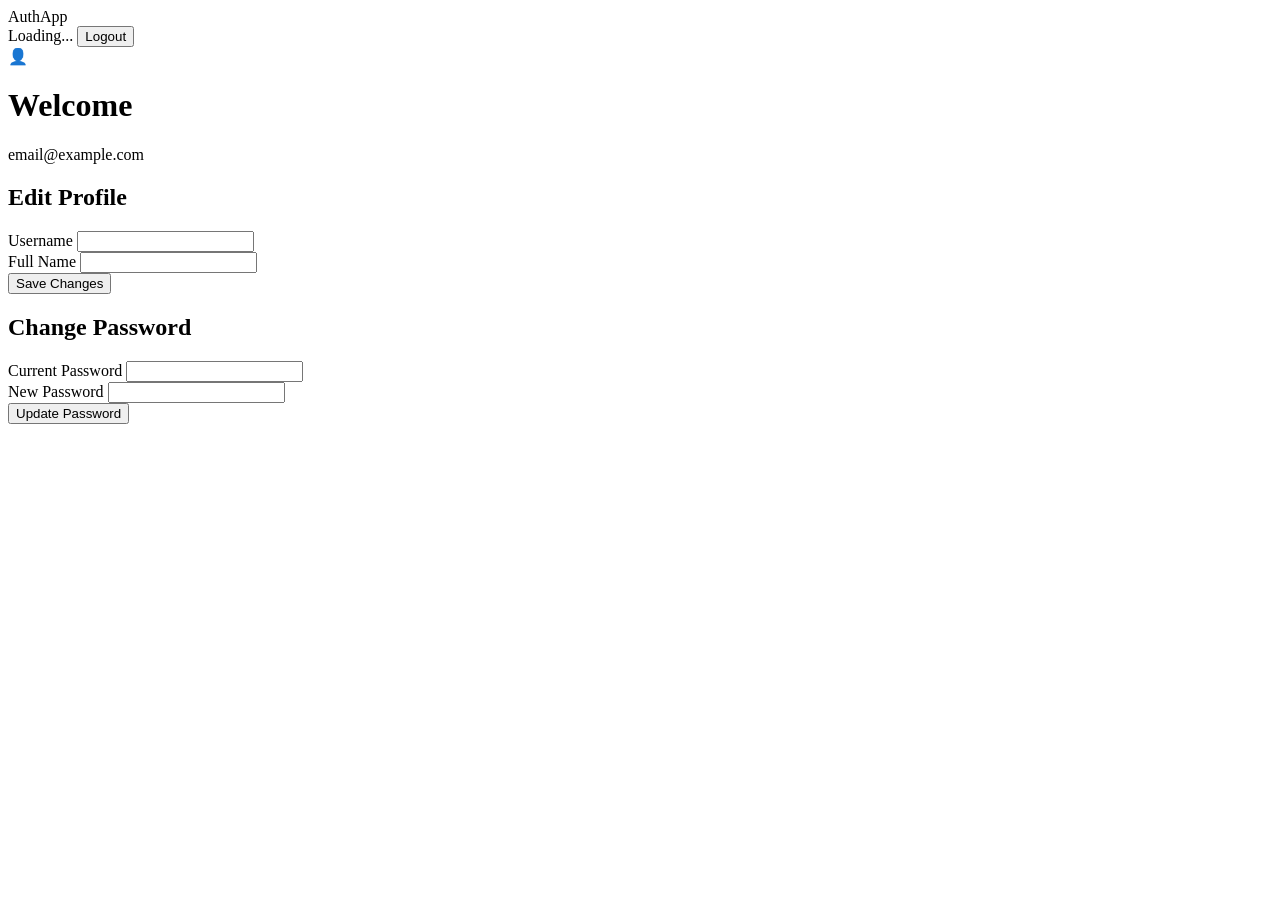
==== frontend/dashboard.html @ ae2879d2 "Initial commit" ====
<!DOCTYPE html>
<html lang="en">
<head>
    <meta charset="UTF-8">
    <meta name="viewport" content="width=device-width, initial-scale=1.0">
    <title>Dashboard - Auth App</title>
    <link rel="stylesheet" href="/css/style.css">
</head>
<body>
    <nav class="navbar">
        <div class="nav-brand">AuthApp</div>
        <div class="nav-links">
            <span class="nav-user" id="usernameDisplay">Loading...</span>
            <button class="btn btn-secondary" onclick="logout()">Logout</button>
        </div>
    </nav>

    <div class="container dashboard">
        <!-- Profile Info Banner -->
        <div class="profile-banner">
            <div class="profile-avatar">👤</div>
            <div class="profile-details">
                <h1 id="welcomeName">Welcome</h1>
                <p id="profileEmail">email@example.com</p>
            </div>
        </div>

        <!-- Two Cards Side by Side -->
        <div class="dashboard-grid">
            <!-- Edit Profile Card -->
            <div class="card">
                <h2>Edit Profile</h2>
                <form id="updateProfileForm">
                    <div class="input-group">
                        <label for="updateUsername">Username</label>
                        <input type="text" id="updateUsername" name="username">
                    </div>
                    <div class="input-group">
                        <label for="updateFullName">Full Name</label>
                        <input type="text" id="updateFullName" name="full_name">
                    </div>
                    <button type="submit" class="btn btn-primary">Save Changes</button>
                </form>
            </div>

            <!-- Change Password Card -->
            <div class="card">
                <h2>Change Password</h2>
                <form id="changePasswordForm">
                    <div class="input-group">
                        <label for="currentPassword">Current Password</label>
                        <input type="password" id="currentPassword" name="current_password" required>
                    </div>
                    <div class="input-group">
                        <label for="newPassword">New Password</label>
                        <input type="password" id="newPassword" name="new_password" required>
                    </div>
                    <button type="submit" class="btn btn-primary">Update Password</button>
                </form>
            </div>
        </div>
    </div>

    <div class="toast-container" id="toastContainer"></div>

    <script src="/js/api.js"></script>
    <script src="/js/auth.js"></script>
</body>
</html>
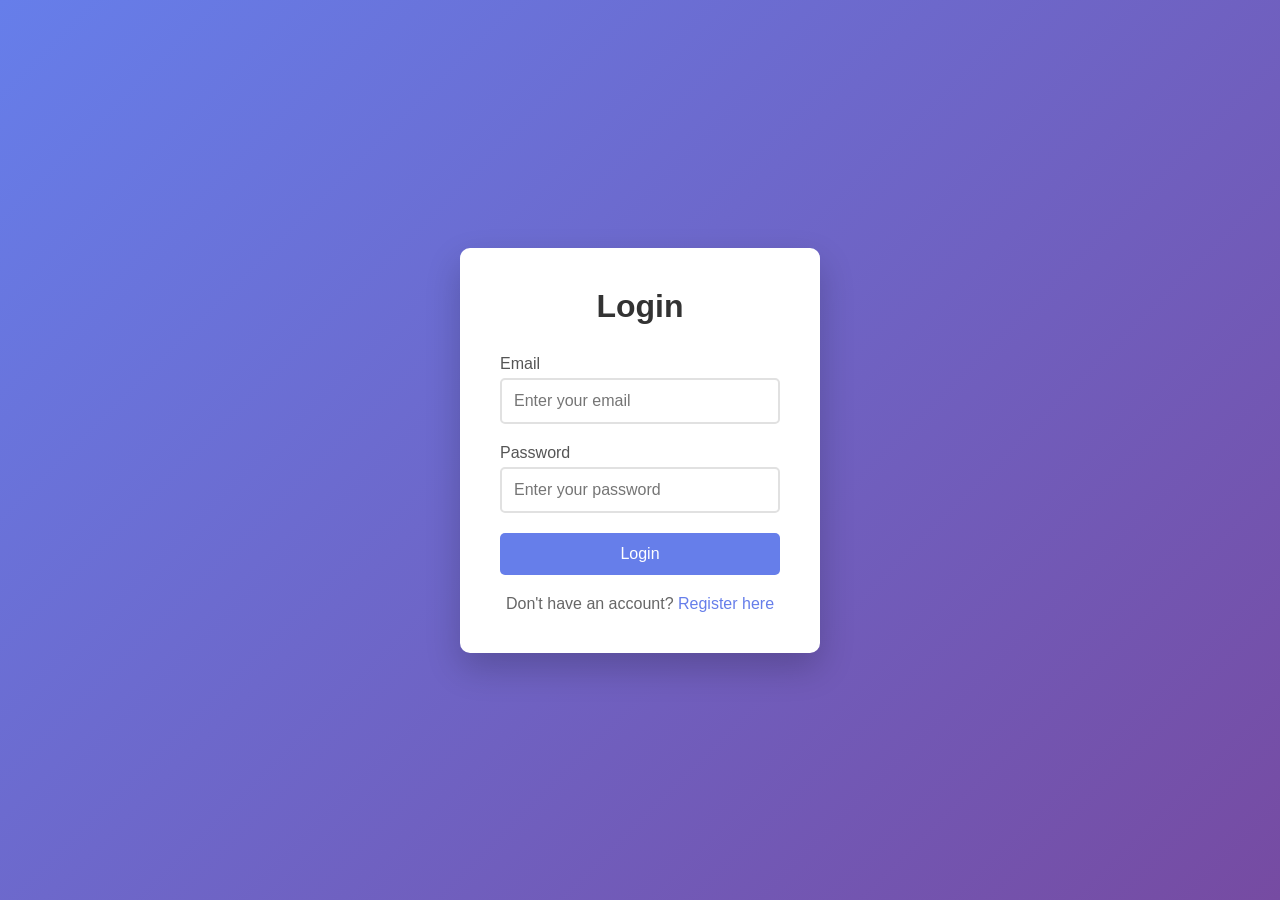
==== commit a3803935: "Initial commit" ====
--- a/frontend/dashboard.html
+++ b/frontend/dashboard.html
@@ -3,68 +3,69 @@
 <head>
     <meta charset="UTF-8">
     <meta name="viewport" content="width=device-width, initial-scale=1.0">
-    <title>Dashboard - Auth App</title>
-    <link rel="stylesheet" href="/css/style.css">
+    <title>Dashboard - Flask Auth</title>
+    <link rel="stylesheet" href="css/style.css">
 </head>
 <body>
-    <nav class="navbar">
-        <div class="nav-brand">AuthApp</div>
-        <div class="nav-links">
-            <span class="nav-user" id="usernameDisplay">Loading...</span>
-            <button class="btn btn-secondary" onclick="logout()">Logout</button>
-        </div>
-    </nav>
+    <div class="container">
+        <div class="dashboard-box">
+            <h1>Welcome, <span id="userName">User</span>!</h1>
+            <div class="profile-info">
+                <h2>Your Profile</h2>
+                <p><strong>Username:</strong> <span id="profileUsername"></span></p>
+                <p><strong>Email:</strong> <span id="profileEmail"></span></p>
+                <p><strong>Full Name:</strong> <span id="profileFullName"></span></p>
+                <p><strong>Account Created:</strong> <span id="profileCreated"></span></p>
+            </div>
 
-    <div class="container dashboard">
-        <!-- Profile Info Banner -->
-        <div class="profile-banner">
-            <div class="profile-avatar">👤</div>
-            <div class="profile-details">
-                <h1 id="welcomeName">Welcome</h1>
-                <p id="profileEmail">email@example.com</p>
+            <div id="message"></div>
+
+            <div class="actions">
+                <button id="toggleEditProfile" class="btn btn-action">Edit Profile</button>
+                <button id="toggleChangePassword" class="btn btn-action">Change Password</button>
             </div>
-        </div>
 
-        <!-- Two Cards Side by Side -->
-        <div class="dashboard-grid">
-            <!-- Edit Profile Card -->
-            <div class="card">
+            <div id="editProfileSection" class="form-section" style="display: none;">
                 <h2>Edit Profile</h2>
-                <form id="updateProfileForm">
+                <form id="editProfileForm">
                     <div class="input-group">
-                        <label for="updateUsername">Username</label>
-                        <input type="text" id="updateUsername" name="username">
+                        <label for="editUsername">Username</label>
+                        <input type="text" id="editUsername" required placeholder="Enter username">
                     </div>
                     <div class="input-group">
-                        <label for="updateFullName">Full Name</label>
-                        <input type="text" id="updateFullName" name="full_name">
+                        <label for="editFullName">Full Name</label>
+                        <input type="text" id="editFullName" placeholder="Enter full name">
                     </div>
-                    <button type="submit" class="btn btn-primary">Save Changes</button>
+                    <button type="submit" class="btn">Save Changes</button>
+                    <button type="button" id="cancelEditProfile" class="btn btn-secondary">Cancel</button>
                 </form>
             </div>
 
-            <!-- Change Password Card -->
-            <div class="card">
+            <div id="changePasswordSection" class="form-section" style="display: none;">
                 <h2>Change Password</h2>
                 <form id="changePasswordForm">
                     <div class="input-group">
                         <label for="currentPassword">Current Password</label>
-                        <input type="password" id="currentPassword" name="current_password" required>
+                        <input type="password" id="currentPassword" required placeholder="Enter current password">
                     </div>
                     <div class="input-group">
                         <label for="newPassword">New Password</label>
-                        <input type="password" id="newPassword" name="new_password" required>
+                        <input type="password" id="newPassword" required placeholder="Enter new password" minlength="6">
                     </div>
-                    <button type="submit" class="btn btn-primary">Update Password</button>
+                    <div class="input-group">
+                        <label for="confirmPassword">Confirm New Password</label>
+                        <input type="password" id="confirmPassword" required placeholder="Confirm new password" minlength="6">
+                    </div>
+                    <button type="submit" class="btn">Update Password</button>
+                    <button type="button" id="cancelChangePassword" class="btn btn-secondary">Cancel</button>
                 </form>
             </div>
+
+            <button id="logoutBtn" class="btn btn-secondary">Logout</button>
         </div>
     </div>
-
-    <div class="toast-container" id="toastContainer"></div>
-
-    <script src="/js/api.js"></script>
-    <script src="/js/auth.js"></script>
+    <script src="js/api.js"></script>
+    <script src="js/auth.js"></script>
 </body>
 </html>
 
--- a/frontend/css/style.css
+++ b/frontend/css/style.css
@@ -0,0 +1,175 @@
+* {
+    margin: 0;
+    padding: 0;
+    box-sizing: border-box;
+}
+
+body {
+    font-family: 'Segoe UI', Tahoma, Geneva, Verdana, sans-serif;
+    background: linear-gradient(135deg, #667eea 0%, #764ba2 100%);
+    min-height: 100vh;
+    display: flex;
+    align-items: center;
+    justify-content: center;
+}
+
+.container {
+    width: 100%;
+    max-width: 400px;
+    padding: 20px;
+}
+
+.form-box, .dashboard-box {
+    background: white;
+    padding: 40px;
+    border-radius: 10px;
+    box-shadow: 0 15px 35px rgba(0,0,0,0.2);
+}
+
+.dashboard-box {
+    max-width: 600px;
+    margin: 0 auto;
+}
+
+h1 {
+    text-align: center;
+    color: #333;
+    margin-bottom: 30px;
+}
+
+h2 {
+    color: #555;
+    margin-bottom: 15px;
+    border-bottom: 2px solid #667eea;
+    padding-bottom: 10px;
+}
+
+.input-group {
+    margin-bottom: 20px;
+}
+
+label {
+    display: block;
+    margin-bottom: 5px;
+    color: #555;
+    font-weight: 500;
+}
+
+input {
+    width: 100%;
+    padding: 12px;
+    border: 2px solid #e1e1e1;
+    border-radius: 5px;
+    font-size: 16px;
+    transition: border-color 0.3s;
+}
+
+input:focus {
+    outline: none;
+    border-color: #667eea;
+}
+
+.btn {
+    width: 100%;
+    padding: 12px;
+    background: #667eea;
+    color: white;
+    border: none;
+    border-radius: 5px;
+    font-size: 16px;
+    cursor: pointer;
+    transition: background 0.3s;
+}
+
+.btn:hover {
+    background: #5568d3;
+}
+
+.btn-secondary {
+    background: #e74c3c;
+    margin-top: 20px;
+}
+
+.btn-secondary:hover {
+    background: #c0392b;
+}
+
+.link {
+    text-align: center;
+    margin-top: 20px;
+    color: #666;
+}
+
+.link a {
+    color: #667eea;
+    text-decoration: none;
+}
+
+.link a:hover {
+    text-decoration: underline;
+}
+
+#message {
+    margin-top: 15px;
+    padding: 10px;
+    border-radius: 5px;
+    text-align: center;
+    display: none;
+}
+
+#message.success {
+    background: #d4edda;
+    color: #155724;
+    display: block;
+}
+
+#message.error {
+    background: #f8d7da;
+    color: #721c24;
+    display: block;
+}
+
+.profile-info {
+    background: #f8f9fa;
+    padding: 20px;
+    border-radius: 5px;
+    margin: 20px 0;
+}
+
+.profile-info p {
+    margin-bottom: 10px;
+    color: #555;
+}
+
+.profile-info span {
+    color: #333;
+    font-weight: 500;
+}
+
+.actions {
+    display: flex;
+    gap: 10px;
+    margin: 20px 0;
+}
+
+.btn-action {
+    background: #764ba2;
+    flex: 1;
+    margin-top: 0;
+}
+
+.btn-action:hover {
+    background: #5a357a;
+}
+
+.form-section {
+    background: #f8f9fa;
+    padding: 20px;
+    border-radius: 5px;
+    margin: 20px 0;
+}
+
+.form-section h2 {
+    margin-top: 0;
+}
+
